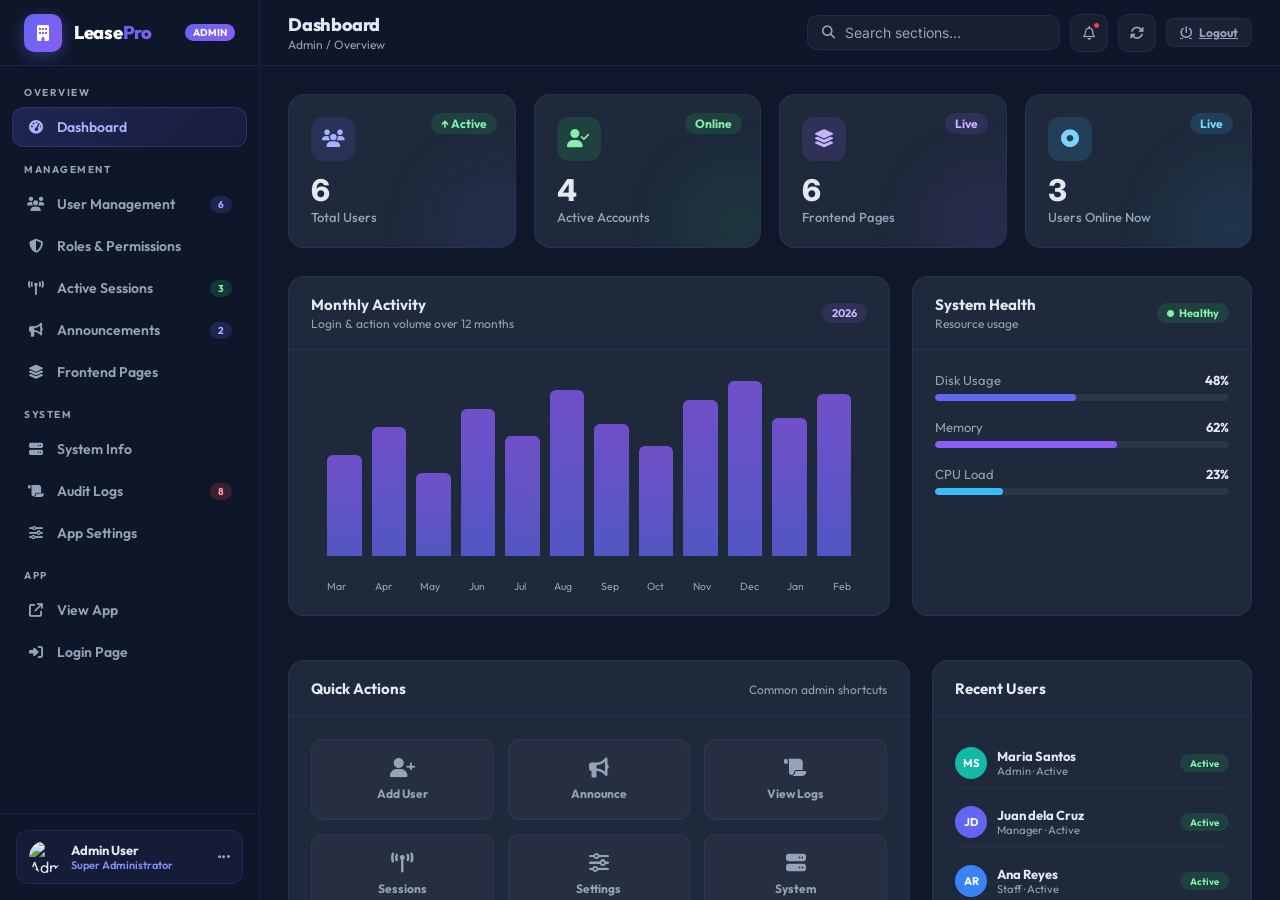
==== admin/index.html @ def27e19 "Update login and admin files" ====
<!DOCTYPE html>
<html lang="en">

<head>
    <meta charset="UTF-8">
    <meta name="viewport" content="width=device-width, initial-scale=1.0">
    <title>LeasePro Admin — Control Panel</title>
    <meta name="description" content="LeasePro Admin Panel — User management, frontend monitoring, system health.">
    <script src="https://cdn.tailwindcss.com"></script>
    <link rel="stylesheet" href="https://cdnjs.cloudflare.com/ajax/libs/font-awesome/6.4.0/css/all.min.css">
    <link rel="stylesheet" href="css/admin.css">
    <style>
        /* Quick action buttons */
        .quick-action-btn {
            display: flex;
            flex-direction: column;
            align-items: center;
            gap: 8px;
            padding: 18px 12px;
            border-radius: 12px;
            background: rgba(255, 255, 255, 0.03);
            border: 1px solid var(--border);
            color: var(--muted);
            cursor: pointer;
            font-size: 0.75rem;
            font-weight: 700;
            font-family: 'Outfit', sans-serif;
            transition: all 0.2s;
        }

        .quick-action-btn i {
            font-size: 1.25rem;
        }

        .quick-action-btn:hover {
            background: rgba(99, 102, 241, 0.12);
            border-color: rgba(99, 102, 241, 0.3);
            color: #a5b4fc;
            transform: translateY(-2px);
        }

        /* Permission cell */
        .perm-cell {
            text-align: center;
        }

        .perm-check {
            color: #86efac;
            font-size: 1rem;
        }

        .perm-cross {
            color: rgba(148, 163, 184, 0.3);
            font-size: 1rem;
        }

        /* Announcement card */
        .ann-card {
            padding: 18px 20px;
            border-radius: 14px;
            border-left: 4px solid;
            display: flex;
            justify-content: space-between;
            align-items: flex-start;
            gap: 16px;
        }

        .ann-card.info {
            background: rgba(56, 189, 248, 0.07);
            border-color: #38bdf8;
        }

        .ann-card.warning {
            background: rgba(245, 158, 11, 0.07);
            border-color: #f59e0b;
        }

        .ann-card.danger {
            background: rgba(239, 68, 68, 0.07);
            border-color: #ef4444;
        }

        .ann-card.success {
            background: rgba(34, 197, 94, 0.07);
            border-color: #22c55e;
        }

        .ann-card-title {
            font-weight: 800;
            font-size: 0.9375rem;
            margin-bottom: 4px;
        }

        .ann-card-body {
            font-size: 0.8125rem;
            color: var(--muted);
            line-height: 1.6;
        }

        .ann-card-meta {
            font-size: 0.7rem;
            color: var(--muted);
            margin-top: 8px;
        }

        /* Session live dot */
        .live-dot {
            display: inline-block;
            width: 8px;
            height: 8px;
            border-radius: 50%;
            background: #22c55e;
            box-shadow: 0 0 0 0 rgba(34, 197, 94, 0.4);
            animation: pulse 2s infinite;
        }

        @keyframes pulse {
            0% {
                box-shadow: 0 0 0 0 rgba(34, 197, 94, 0.4);
            }

            70% {
                box-shadow: 0 0 0 8px rgba(34, 197, 94, 0);
            }

            100% {
                box-shadow: 0 0 0 0 rgba(34, 197, 94, 0);
            }
        }

        /* Toggle switch */
        .toggle-switch {
            position: relative;
            display: inline-block;
            width: 42px;
            height: 22px;
        }

        .toggle-switch input {
            opacity: 0;
            width: 0;
            height: 0;
        }

        .toggle-thumb {
            position: absolute;
            inset: 0;
            border-radius: 100px;
            cursor: pointer;
            background: rgba(255, 255, 255, 0.1);
            border: 1px solid rgba(255, 255, 255, 0.15);
            transition: all 0.3s;
        }

        .toggle-thumb::before {
            content: '';
            position: absolute;
            left: 3px;
            top: 50%;
            transform: translateY(-50%);
            width: 16px;
            height: 16px;
            border-radius: 50%;
            background: #94a3b8;
            transition: all 0.3s;
        }

        .toggle-switch input:checked+.toggle-thumb {
            background: rgba(99, 102, 241, 0.3);
            border-color: rgba(99, 102, 241, 0.5);
        }

        .toggle-switch input:checked+.toggle-thumb::before {
            transform: translate(20px, -50%);
            background: #818cf8;
        }

        /* Confirm modal delete btn */
        #confirm-modal .btn-danger-solid {
            background: linear-gradient(135deg, #ef4444, #dc2626);
            color: #fff;
            border: none;
            box-shadow: 0 4px 16px rgba(239, 68, 68, 0.35);
        }

        #confirm-modal .btn-danger-solid:hover {
            opacity: 0.9;
            transform: translateY(-1px);
        }
    </style>
</head>

<body>

    <!-- ═══════════════════════════════════ SIDEBAR ═══════════════════════════════════ -->
    <aside id="admin-sidebar">
        <div class="brand">
            <div class="brand-icon"><i class="fa-solid fa-building"></i></div>
            <div class="brand-name">Lease<span>Pro</span></div>
            <div
                style="margin-left:auto;font-size:10px;background:linear-gradient(135deg,#6366f1,#8b5cf6);color:#fff;padding:2px 8px;border-radius:100px;font-weight:700">
                ADMIN</div>
        </div>

        <nav class="sidebar-nav">
            <div class="nav-section-label">Overview</div>

            <div class="nav-item active" data-section="sec-dashboard">
                <i class="fa-solid fa-gauge-high"></i>
                Dashboard
            </div>

            <div class="nav-section-label">Management</div>

            <div class="nav-item" data-section="sec-users">
                <i class="fa-solid fa-users"></i>
                User Management
                <span class="badge" id="nav-badge-users">6</span>
            </div>

            <div class="nav-item" data-section="sec-roles">
                <i class="fa-solid fa-shield-halved"></i>
                Roles & Permissions
            </div>

            <div class="nav-item" data-section="sec-sessions">
                <i class="fa-solid fa-tower-broadcast"></i>
                Active Sessions
                <span class="badge success">3</span>
            </div>

            <div class="nav-item" data-section="sec-announcements">
                <i class="fa-solid fa-bullhorn"></i>
                Announcements
                <span class="badge">2</span>
            </div>

            <div class="nav-item" data-section="sec-pages">
                <i class="fa-solid fa-layer-group"></i>
                Frontend Pages
            </div>

            <div class="nav-section-label">System</div>

            <div class="nav-item" data-section="sec-system">
                <i class="fa-solid fa-server"></i>
                System Info
            </div>

            <div class="nav-item" data-section="sec-logs">
                <i class="fa-solid fa-scroll"></i>
                Audit Logs
                <span class="badge danger">8</span>
            </div>

            <div class="nav-item" data-section="sec-settings">
                <i class="fa-solid fa-sliders"></i>
                App Settings
            </div>

            <div class="nav-section-label">App</div>

            <a class="nav-item" href="../index.html" target="_blank">
                <i class="fa-solid fa-arrow-up-right-from-square"></i>
                View App
            </a>
            <a class="nav-item" href="../login.html" target="_blank">
                <i class="fa-solid fa-right-to-bracket"></i>
                Login Page
            </a>
        </nav>

        <div class="sidebar-footer">
            <div class="user-chip">
                <img src="https://ui-avatars.com/api/?name=Admin+User&background=4f46e5&color=fff&rounded=true"
                    alt="Admin">
                <div class="info">
                    <div class="name">Admin User</div>
                    <div class="role">Super Administrator</div>
                </div>
                <i class="fa-solid fa-ellipsis" style="color:var(--muted);font-size:14px"></i>
            </div>
        </div>
    </aside>

    <!-- ════════════════════════════════════ MAIN ════════════════════════════════════ -->
    <div id="admin-main">

        <!-- Header -->
        <header id="admin-header">
            <div class="header-left">
                <button class="icon-btn" id="menu-toggle" style="display:none">
                    <i class="fa-solid fa-bars"></i>
                </button>
                <div>
                    <div id="page-title">Dashboard</div>
                    <div id="page-breadcrumb">Admin / Overview</div>
                </div>
            </div>

            <div class="header-right">
                <div class="header-search">
                    <i class="fa-solid fa-magnifying-glass"></i>
                    <input type="text" id="global-search" placeholder="Search sections…">
                </div>
                <div class="icon-btn" title="Notifications">
                    <i class="fa-regular fa-bell"></i>
                    <span class="dot"></span>
                </div>
                <div class="icon-btn" title="Refresh" onclick="location.reload()">
                    <i class="fa-solid fa-rotate"></i>
                </div>
                <a href="../login.html" class="btn btn-ghost btn-sm" style="gap:7px">
                    <i class="fa-solid fa-power-off"></i> Logout
                </a>
            </div>
        </header>

        <!-- ── Page Content ── -->
        <div id="admin-content">

            <!-- ════════════════════════════ DASHBOARD ════════════════════════════ -->
            <section id="sec-dashboard" class="admin-section">

                <!-- Stat Cards -->
                <div class="stats-grid">
                    <div class="stat-card">
                        <div class="sc-glow" style="background:#6366f1"></div>
                        <div class="sc-icon" style="background:rgba(99,102,241,0.15);color:#a5b4fc"><i
                                class="fa-solid fa-users"></i></div>
                        <div class="sc-val" id="stat-users">—</div>
                        <div class="sc-label">Total Users</div>
                        <div class="sc-trend" style="background:rgba(34,197,94,0.15);color:#86efac">↑ Active</div>
                    </div>
                    <div class="stat-card">
                        <div class="sc-glow" style="background:#22c55e"></div>
                        <div class="sc-icon" style="background:rgba(34,197,94,0.15);color:#86efac"><i
                                class="fa-solid fa-user-check"></i></div>
                        <div class="sc-val" id="stat-active">—</div>
                        <div class="sc-label">Active Accounts</div>
                        <div class="sc-trend" style="background:rgba(34,197,94,0.15);color:#86efac">Online</div>
                    </div>
                    <div class="stat-card">
                        <div class="sc-glow" style="background:#8b5cf6"></div>
                        <div class="sc-icon" style="background:rgba(139,92,246,0.15);color:#c4b5fd"><i
                                class="fa-solid fa-layer-group"></i></div>
                        <div class="sc-val" id="stat-pages">—</div>
                        <div class="sc-label">Frontend Pages</div>
                        <div class="sc-trend" style="background:rgba(139,92,246,0.15);color:#c4b5fd">Live</div>
                    </div>
                    <div class="stat-card">
                        <div class="sc-glow" style="background:#38bdf8"></div>
                        <div class="sc-icon" style="background:rgba(56,189,248,0.15);color:#7dd3fc"><i
                                class="fa-solid fa-circle-dot"></i></div>
                        <div class="sc-val" id="stat-online">—</div>
                        <div class="sc-label">Users Online Now</div>
                        <div class="sc-trend" style="background:rgba(56,189,248,0.15);color:#7dd3fc">Live</div>
                    </div>
                </div>

                <!-- Chart + Activity -->
                <div style="display:grid;grid-template-columns:1fr 340px;gap:22px;margin-bottom:22px">
                    <div class="panel">
                        <div class="panel-header">
                            <div>
                                <div class="panel-title">Monthly Activity</div>
                                <div class="panel-subtitle">Login & action volume over 12 months</div>
                            </div>
                            <span class="chip chip-purple">2026</span>
                        </div>
                        <div class="panel-body">
                            <div class="chart-placeholder" id="monthly-chart"></div>
                            <div style="display:flex;justify-content:space-between;margin-top:8px;padding:0 16px">
                                <span style="font-size:0.65rem;color:var(--muted)">Mar</span>
                                <span style="font-size:0.65rem;color:var(--muted)">Apr</span>
                                <span style="font-size:0.65rem;color:var(--muted)">May</span>
                                <span style="font-size:0.65rem;color:var(--muted)">Jun</span>
                                <span style="font-size:0.65rem;color:var(--muted)">Jul</span>
                                <span style="font-size:0.65rem;color:var(--muted)">Aug</span>
                                <span style="font-size:0.65rem;color:var(--muted)">Sep</span>
                                <span style="font-size:0.65rem;color:var(--muted)">Oct</span>
                                <span style="font-size:0.65rem;color:var(--muted)">Nov</span>
                                <span style="font-size:0.65rem;color:var(--muted)">Dec</span>
                                <span style="font-size:0.65rem;color:var(--muted)">Jan</span>
                                <span style="font-size:0.65rem;color:var(--muted)">Feb</span>
                            </div>
                        </div>
                    </div>

                    <div class="panel">
                        <div class="panel-header">
                            <div>
                                <div class="panel-title">System Health</div>
                                <div class="panel-subtitle">Resource usage</div>
                            </div>
                            <span class="chip chip-green"><i class="fa-solid fa-circle" style="font-size:7px"></i>
                                Healthy</span>
                        </div>
                        <div class="panel-body">
                            <div style="margin-bottom:18px">
                                <div style="display:flex;justify-content:space-between;margin-bottom:6px">
                                    <span style="font-size:0.8125rem;color:var(--muted)">Disk Usage</span>
                                    <span id="dash-disk-val"
                                        style="font-size:0.8125rem;font-weight:700;color:var(--text)"></span>
                                </div>
                                <div class="progress-bar-wrap">
                                    <div class="progress-bar-fill" id="gauge-disk"></div>
                                </div>
                            </div>
                            <div style="margin-bottom:18px">
                                <div style="display:flex;justify-content:space-between;margin-bottom:6px">
                                    <span style="font-size:0.8125rem;color:var(--muted)">Memory</span>
                                    <span id="dash-mem-val"
                                        style="font-size:0.8125rem;font-weight:700;color:var(--text)"></span>
                                </div>
                                <div class="progress-bar-wrap">
                                    <div class="progress-bar-fill" id="gauge-mem"></div>
                                </div>
                            </div>
                            <div>
                                <div style="display:flex;justify-content:space-between;margin-bottom:6px">
                                    <span style="font-size:0.8125rem;color:var(--muted)">CPU Load</span>
                                    <span id="dash-cpu-val"
                                        style="font-size:0.8125rem;font-weight:700;color:var(--text)"></span>
                                </div>
                                <div class="progress-bar-wrap">
                                    <div class="progress-bar-fill" id="gauge-cpu"></div>
                                </div>
                            </div>
                        </div>
                    </div>
                </div>

                <!-- Quick Actions + Recent Users -->
                <div style="display:grid;grid-template-columns:1fr 320px;gap:22px;margin-bottom:22px">
                    <div class="panel">
                        <div class="panel-header">
                            <div class="panel-title">Quick Actions</div>
                            <div class="panel-subtitle">Common admin shortcuts</div>
                        </div>
                        <div class="panel-body" style="display:grid;grid-template-columns:repeat(3,1fr);gap:14px">
                            <button class="quick-action-btn" onclick="navigate('sec-users');openAddUser()">
                                <i class="fa-solid fa-user-plus"></i>
                                <span>Add User</span>
                            </button>
                            <button class="quick-action-btn"
                                onclick="navigate('sec-announcements');openAddAnnouncement()">
                                <i class="fa-solid fa-bullhorn"></i>
                                <span>Announce</span>
                            </button>
                            <button class="quick-action-btn" onclick="navigate('sec-logs')">
                                <i class="fa-solid fa-scroll"></i>
                                <span>View Logs</span>
                            </button>
                            <button class="quick-action-btn" onclick="navigate('sec-sessions')">
                                <i class="fa-solid fa-tower-broadcast"></i>
                                <span>Sessions</span>
                            </button>
                            <button class="quick-action-btn" onclick="navigate('sec-settings')">
                                <i class="fa-solid fa-sliders"></i>
                                <span>Settings</span>
                            </button>
                            <button class="quick-action-btn" onclick="navigate('sec-system')">
                                <i class="fa-solid fa-server"></i>
                                <span>System</span>
                            </button>
                        </div>
                    </div>
                    <div class="panel">
                        <div class="panel-header">
                            <div class="panel-title">Recent Users</div>
                        </div>
                        <div class="panel-body" id="recent-users-list"
                            style="display:flex;flex-direction:column;gap:10px"></div>
                    </div>
                </div>

                <!-- Activity Feed -->
                <div class="panel">
                    <div class="panel-header">
                        <div>
                            <div class="panel-title">Recent Activity</div>
                            <div class="panel-subtitle">Latest system events</div>
                        </div>
                        <button class="btn btn-ghost btn-sm" onclick="navigate('sec-logs')"><i
                                class="fa-solid fa-list"></i> View All Logs</button>
                    </div>
                    <div class="panel-body" id="activity-feed"></div>
                </div>
            </section>

            <!-- ════════════════════════════ USERS ════════════════════════════ -->
            <section id="sec-users" class="admin-section">
                <div class="panel">
                    <div class="panel-header">
                        <div>
                            <div class="panel-title">User Management</div>
                            <div class="panel-subtitle">Create, edit, and manage system users</div>
                        </div>
                        <button class="btn btn-primary" onclick="openAddUser()">
                            <i class="fa-solid fa-plus"></i> Add User
                        </button>
                    </div>
                    <div class="panel-body">
                        <div class="table-toolbar">
                            <div class="search-box">
                                <i class="fa-solid fa-magnifying-glass"></i>
                                <input type="text" id="user-search" placeholder="Search users…">
                            </div>
                            <div style="display:flex;gap:8px">
                                <button class="btn btn-ghost btn-sm"><i class="fa-solid fa-filter"></i> Filter</button>
                                <button class="btn btn-ghost btn-sm"><i class="fa-solid fa-file-export"></i>
                                    Export</button>
                            </div>
                        </div>
                        <div style="overflow-x:auto">
                            <table class="data-table">
                                <thead>
                                    <tr>
                                        <th>User</th>
                                        <th>Email</th>
                                        <th>Role</th>
                                        <th>Status</th>
                                        <th>Last Login</th>
                                        <th>Actions</th>
                                    </tr>
                                </thead>
                                <tbody id="users-tbody"></tbody>
                            </table>
                        </div>
                    </div>
                </div>

                <!-- Role Summary Cards -->
                <div style="display:grid;grid-template-columns:repeat(4,1fr);gap:16px">
                    <div class="stat-card" style="padding:16px">
                        <div
                            style="font-size:0.75rem;color:var(--muted);font-weight:700;text-transform:uppercase;letter-spacing:0.08em">
                            Administrators</div>
                        <div style="font-size:1.5rem;font-weight:800;margin-top:6px;color:#a5b4fc">1</div>
                    </div>
                    <div class="stat-card" style="padding:16px">
                        <div
                            style="font-size:0.75rem;color:var(--muted);font-weight:700;text-transform:uppercase;letter-spacing:0.08em">
                            Managers</div>
                        <div style="font-size:1.5rem;font-weight:800;margin-top:6px;color:#7dd3fc">2</div>
                    </div>
                    <div class="stat-card" style="padding:16px">
                        <div
                            style="font-size:0.75rem;color:var(--muted);font-weight:700;text-transform:uppercase;letter-spacing:0.08em">
                            Staff</div>
                        <div style="font-size:1.5rem;font-weight:800;margin-top:6px;color:#86efac">2</div>
                    </div>
                    <div class="stat-card" style="padding:16px">
                        <div
                            style="font-size:0.75rem;color:var(--muted);font-weight:700;text-transform:uppercase;letter-spacing:0.08em">
                            Viewers</div>
                        <div style="font-size:1.5rem;font-weight:800;margin-top:6px;color:#fcd34d">1</div>
                    </div>
                </div>
            </section>

            <!-- ════════════════════════════ PAGES ════════════════════════════ -->
            <section id="sec-pages" class="admin-section">
                <div class="panel">
                    <div class="panel-header">
                        <div>
                            <div class="panel-title">Frontend Pages</div>
                            <div class="panel-subtitle">Monitor and manage all application pages</div>
                        </div>
                    </div>
                    <div class="panel-body">
                        <div class="table-toolbar">
                            <div class="search-box">
                                <i class="fa-solid fa-magnifying-glass"></i>
                                <input type="text" id="pages-search" placeholder="Search pages…">
                            </div>
                        </div>
                        <div style="overflow-x:auto">
                            <table class="data-table">
                                <thead>
                                    <tr>
                                        <th>Page Name</th>
                                        <th>URL / Slug</th>
                                        <th>Visible</th>
                                        <th>Last Edited</th>
                                        <th>Edited By</th>
                                        <th>Actions</th>
                                    </tr>
                                </thead>
                                <tbody id="pages-tbody"></tbody>
                            </table>
                        </div>
                    </div>
                </div>

                <!-- Page health overview -->
                <div class="panel">
                    <div class="panel-header">
                        <div class="panel-title">Page Health Overview</div>
                    </div>
                    <div class="panel-body" style="display:grid;grid-template-columns:repeat(3,1fr);gap:20px">
                        <div style="text-align:center">
                            <div style="font-size:2rem;font-weight:800;color:#86efac">5</div>
                            <div style="font-size:0.75rem;color:var(--muted);margin-top:4px">Pages Live</div>
                        </div>
                        <div style="text-align:center">
                            <div style="font-size:2rem;font-weight:800;color:#fcd34d">1</div>
                            <div style="font-size:0.75rem;color:var(--muted);margin-top:4px">Hidden Pages</div>
                        </div>
                        <div style="text-align:center">
                            <div style="font-size:2rem;font-weight:800;color:#7dd3fc">6</div>
                            <div style="font-size:0.75rem;color:var(--muted);margin-top:4px">Total Registered</div>
                        </div>
                    </div>
                </div>
            </section>

            <!-- ════════════════════════════ SYSTEM ════════════════════════════ -->
            <section id="sec-system" class="admin-section">
                <div style="display:grid;grid-template-columns:1fr 1fr;gap:22px;margin-bottom:22px">
                    <div class="panel">
                        <div class="panel-header">
                            <div class="panel-title"><i class="fa-solid fa-circle-info"
                                    style="color:#818cf8;margin-right:8px"></i>Server Details</div>
                        </div>
                        <div class="panel-body">
                            <table style="width:100%;font-size:0.875rem;border-collapse:collapse">
                                <tr style="border-bottom:1px solid rgba(51,65,85,0.4)">
                                    <td style="padding:10px 0;color:var(--muted);font-weight:600">Operating System</td>
                                    <td id="sys-os"
                                        style="padding:10px 0;text-align:right;font-family:'Inter',sans-serif;font-weight:700">
                                    </td>
                                </tr>
                                <tr style="border-bottom:1px solid rgba(51,65,85,0.4)">
                                    <td style="padding:10px 0;color:var(--muted);font-weight:600">PHP Version</td>
                                    <td id="sys-php"
                                        style="padding:10px 0;text-align:right;font-family:'Inter',sans-serif;font-weight:700;color:#a5b4fc">
                                    </td>
                                </tr>
                                <tr style="border-bottom:1px solid rgba(51,65,85,0.4)">
                                    <td style="padding:10px 0;color:var(--muted);font-weight:600">MySQL Version</td>
                                    <td id="sys-mysql"
                                        style="padding:10px 0;text-align:right;font-family:'Inter',sans-serif;font-weight:700;color:#a5b4fc">
                                    </td>
                                </tr>
                                <tr style="border-bottom:1px solid rgba(51,65,85,0.4)">
                                    <td style="padding:10px 0;color:var(--muted);font-weight:600">App Version</td>
                                    <td id="sys-ver"
                                        style="padding:10px 0;text-align:right;font-family:'Inter',sans-serif;font-weight:700;color:#86efac">
                                    </td>
                                </tr>
                                <tr>
                                    <td style="padding:10px 0;color:var(--muted);font-weight:600">System Uptime</td>
                                    <td id="sys-uptime"
                                        style="padding:10px 0;text-align:right;font-family:'Inter',sans-serif;font-weight:700;color:#fcd34d">
                                    </td>
                                </tr>
                            </table>
                        </div>
                    </div>

                    <div class="panel">
                        <div class="panel-header">
                            <div class="panel-title"><i class="fa-solid fa-microchip"
                                    style="color:#818cf8;margin-right:8px"></i>Resource Usage</div>
                        </div>
                        <div class="panel-body">
                            <div style="margin-bottom:22px">
                                <div style="display:flex;justify-content:space-between;margin-bottom:8px">
                                    <span style="font-size:0.875rem;font-weight:700">Disk Storage</span>
                                    <span id="sys-disk-pct"
                                        style="font-size:0.875rem;font-weight:700;color:#a5b4fc"></span>
                                </div>
                                <div class="progress-bar-wrap" style="height:10px">
                                    <div class="progress-bar-fill" id="sys-disk-bar"></div>
                                </div>
                                <div style="font-size:0.7rem;color:var(--muted);margin-top:4px">48 GB used of 100 GB
                                </div>
                            </div>
                            <div style="margin-bottom:22px">
                                <div style="display:flex;justify-content:space-between;margin-bottom:8px">
                                    <span style="font-size:0.875rem;font-weight:700">Memory (RAM)</span>
                                    <span id="sys-mem-pct"
                                        style="font-size:0.875rem;font-weight:700;color:#c4b5fd"></span>
                                </div>
                                <div class="progress-bar-wrap" style="height:10px">
                                    <div class="progress-bar-fill" id="sys-mem-bar"></div>
                                </div>
                                <div style="font-size:0.7rem;color:var(--muted);margin-top:4px">4.96 GB used of 8 GB
                                </div>
                            </div>
                            <div>
                                <div style="display:flex;justify-content:space-between;margin-bottom:8px">
                                    <span style="font-size:0.875rem;font-weight:700">CPU Load</span>
                                    <span id="sys-cpu-pct"
                                        style="font-size:0.875rem;font-weight:700;color:#7dd3fc"></span>
                                </div>
                                <div class="progress-bar-wrap" style="height:10px">
                                    <div class="progress-bar-fill" id="sys-cpu-bar"></div>
                                </div>
                                <div style="font-size:0.7rem;color:var(--muted);margin-top:4px">Low load — stable</div>
                            </div>
                        </div>
                    </div>
                </div>

                <div class="panel">
                    <div class="panel-header">
                        <div class="panel-title"><i class="fa-solid fa-shield-halved"
                                style="color:#86efac;margin-right:8px"></i>Security Status</div>
                    </div>
                    <div class="panel-body"
                        style="display:grid;grid-template-columns:repeat(4,1fr);gap:16px;text-align:center">
                        <div>
                            <div style="font-size:1.5rem;color:#86efac"><i class="fa-solid fa-shield-check"></i></div>
                            <div style="font-size:0.75rem;font-weight:700;margin-top:6px">Firewall</div>
                            <div style="font-size:0.7rem;color:#86efac;margin-top:2px">Active</div>
                        </div>
                        <div>
                            <div style="font-size:1.5rem;color:#86efac"><i class="fa-solid fa-lock"></i></div>
                            <div style="font-size:0.75rem;font-weight:700;margin-top:6px">SSL/TLS</div>
                            <div style="font-size:0.7rem;color:#86efac;margin-top:2px">Enabled</div>
                        </div>
                        <div>
                            <div style="font-size:1.5rem;color:#fcd34d"><i class="fa-solid fa-database"></i></div>
                            <div style="font-size:0.75rem;font-weight:700;margin-top:6px">Last Backup</div>
                            <div style="font-size:0.7rem;color:#fcd34d;margin-top:2px">3 Mar 2026</div>
                        </div>
                        <div>
                            <div style="font-size:1.5rem;color:#86efac"><i class="fa-solid fa-circle-check"></i></div>
                            <div style="font-size:0.75rem;font-weight:700;margin-top:6px">2FA Policy</div>
                            <div style="font-size:0.7rem;color:#86efac;margin-top:2px">Enforced</div>
                        </div>
                    </div>
                </div>
            </section>

            <!-- ════════════════════════════ LOGS ════════════════════════════ -->
            <section id="sec-logs" class="admin-section">
                <div class="panel">
                    <div class="panel-header">
                        <div>
                            <div class="panel-title">Audit Logs</div>
                            <div class="panel-subtitle">Full system event history</div>
                        </div>
                        <button class="btn btn-ghost btn-sm"><i class="fa-solid fa-file-arrow-down"></i> Export
                            CSV</button>
                    </div>
                    <div class="panel-body">
                        <div style="overflow-x:auto">
                            <table class="data-table">
                                <thead>
                                    <tr>
                                        <th>Timestamp</th>
                                        <th>User</th>
                                        <th>Action</th>
                                        <th>Detail</th>
                                        <th>Level</th>
                                    </tr>
                                </thead>
                                <tbody id="logs-tbody"></tbody>
                            </table>
                        </div>
                    </div>
                </div>
            </section>

            <!-- ══════════════════════ ROLES & PERMISSIONS ══════════════════════ -->
            <section id="sec-roles" class="admin-section">
                <div class="panel" style="margin-bottom:22px">
                    <div class="panel-header">
                        <div>
                            <div class="panel-title">Roles & Permissions Matrix</div>
                            <div class="panel-subtitle">Control what each role can access or modify</div>
                        </div>
                        <span class="chip chip-purple">4 Roles</span>
                    </div>
                    <div class="panel-body" style="overflow-x:auto">
                        <table class="data-table" id="perms-table">
                            <thead>
                                <tr>
                                    <th style="min-width:180px">Permission / Module</th>
                                    <th style="text-align:center">Admin</th>
                                    <th style="text-align:center">Manager</th>
                                    <th style="text-align:center">Staff</th>
                                    <th style="text-align:center">Viewer</th>
                                </tr>
                            </thead>
                            <tbody id="perms-tbody"></tbody>
                        </table>
                    </div>
                </div>
                <div class="panel">
                    <div class="panel-header">
                        <div class="panel-title">Role Descriptions</div>
                    </div>
                    <div class="panel-body" style="display:grid;grid-template-columns:repeat(4,1fr);gap:16px">
                        <div
                            style="padding:16px;background:rgba(139,92,246,0.08);border:1px solid rgba(139,92,246,0.2);border-radius:12px">
                            <div style="font-weight:800;color:#c4b5fd;margin-bottom:6px"><i class="fa-solid fa-crown"
                                    style="margin-right:6px"></i>Admin</div>
                            <div style="font-size:0.8rem;color:var(--muted);line-height:1.6">Full system access. Can
                                manage all users, settings, and data. Unrestricted.</div>
                        </div>
                        <div
                            style="padding:16px;background:rgba(56,189,248,0.08);border:1px solid rgba(56,189,248,0.2);border-radius:12px">
                            <div style="font-weight:800;color:#7dd3fc;margin-bottom:6px"><i
                                    class="fa-solid fa-briefcase" style="margin-right:6px"></i>Manager</div>
                            <div style="font-size:0.8rem;color:var(--muted);line-height:1.6">Can manage contracts,
                                lessees, and view reports. Cannot change system config.</div>
                        </div>
                        <div
                            style="padding:16px;background:rgba(34,197,94,0.08);border:1px solid rgba(34,197,94,0.2);border-radius:12px">
                            <div style="font-weight:800;color:#86efac;margin-bottom:6px"><i class="fa-solid fa-user"
                                    style="margin-right:6px"></i>Staff</div>
                            <div style="font-size:0.8rem;color:var(--muted);line-height:1.6">Can create and edit lease
                                entries. Cannot delete or access admin tools.</div>
                        </div>
                        <div
                            style="padding:16px;background:rgba(245,158,11,0.08);border:1px solid rgba(245,158,11,0.2);border-radius:12px">
                            <div style="font-weight:800;color:#fcd34d;margin-bottom:6px"><i class="fa-solid fa-eye"
                                    style="margin-right:6px"></i>Viewer</div>
                            <div style="font-size:0.8rem;color:var(--muted);line-height:1.6">Read-only access. Can view
                                contracts and reports but cannot modify anything.</div>
                        </div>
                    </div>
                </div>
            </section>

            <!-- ══════════════════════ ACTIVE SESSIONS ══════════════════════ -->
            <section id="sec-sessions" class="admin-section">
                <div class="panel" style="margin-bottom:22px">
                    <div class="panel-header">
                        <div>
                            <div class="panel-title">Active Sessions</div>
                            <div class="panel-subtitle">Currently logged-in users and their session details</div>
                        </div>
                        <button class="btn btn-danger btn-sm" onclick="killAllSessions()"><i
                                class="fa-solid fa-bolt"></i> Terminate All</button>
                    </div>
                    <div class="panel-body" style="overflow-x:auto">
                        <table class="data-table">
                            <thead>
                                <tr>
                                    <th>User</th>
                                    <th>IP Address</th>
                                    <th>Browser / Device</th>
                                    <th>Login Time</th>
                                    <th>Duration</th>
                                    <th>Status</th>
                                    <th>Action</th>
                                </tr>
                            </thead>
                            <tbody id="sessions-tbody"></tbody>
                        </table>
                    </div>
                </div>
                <div style="display:grid;grid-template-columns:repeat(3,1fr);gap:18px">
                    <div class="stat-card" style="padding:18px">
                        <div class="sc-icon"
                            style="background:rgba(34,197,94,0.15);color:#86efac;width:38px;height:38px;font-size:14px;margin-bottom:10px">
                            <i class="fa-solid fa-circle-dot"></i>
                        </div>
                        <div class="sc-val" style="font-size:1.5rem" id="sess-active-count">3</div>
                        <div class="sc-label">Active Now</div>
                    </div>
                    <div class="stat-card" style="padding:18px">
                        <div class="sc-icon"
                            style="background:rgba(99,102,241,0.15);color:#a5b4fc;width:38px;height:38px;font-size:14px;margin-bottom:10px">
                            <i class="fa-solid fa-clock-rotate-left"></i>
                        </div>
                        <div class="sc-val" style="font-size:1.5rem">12</div>
                        <div class="sc-label">Logins Today</div>
                    </div>
                    <div class="stat-card" style="padding:18px">
                        <div class="sc-icon"
                            style="background:rgba(239,68,68,0.15);color:#fca5a5;width:38px;height:38px;font-size:14px;margin-bottom:10px">
                            <i class="fa-solid fa-triangle-exclamation"></i>
                        </div>
                        <div class="sc-val" style="font-size:1.5rem">1</div>
                        <div class="sc-label">Suspicious Attempts</div>
                    </div>
                </div>
            </section>

            <!-- ══════════════════════ ANNOUNCEMENTS ══════════════════════ -->
            <section id="sec-announcements" class="admin-section">
                <div class="panel">
                    <div class="panel-header">
                        <div>
                            <div class="panel-title">Announcements</div>
                            <div class="panel-subtitle">Broadcast messages to system users</div>
                        </div>
                        <button class="btn btn-primary" onclick="openAddAnnouncement()"><i class="fa-solid fa-plus"></i>
                            New Announcement</button>
                    </div>
                    <div class="panel-body">
                        <div id="announcements-list" style="display:flex;flex-direction:column;gap:14px"></div>
                    </div>
                </div>
            </section>

            <!-- ══════════════════════ SETTINGS ══════════════════════ -->
            <section id="sec-settings" class="admin-section">
                <!-- General Settings -->
                <div class="panel" style="margin-bottom:22px">
                    <div class="panel-header">
                        <div class="panel-title"><i class="fa-solid fa-gear"
                                style="color:#818cf8;margin-right:8px"></i>General Settings</div>
                    </div>
                    <div class="panel-body">
                        <div style="display:grid;grid-template-columns:1fr 1fr;gap:20px">
                            <div class="form-group">
                                <label class="form-label">Application Name</label>
                                <input type="text" class="form-control" value="LeasePro" id="set-appname">
                            </div>
                            <div class="form-group">
                                <label class="form-label">Default Language</label>
                                <select class="form-control" id="set-lang">
                                    <option selected>English (en)</option>
                                    <option>Filipino (fil)</option>
                                </select>
                            </div>
                            <div class="form-group">
                                <label class="form-label">Timezone</label>
                                <select class="form-control" id="set-tz">
                                    <option selected>Asia/Manila (UTC+8)</option>
                                    <option>UTC</option>
                                </select>
                            </div>
                            <div class="form-group">
                                <label class="form-label">Date Format</label>
                                <select class="form-control" id="set-datefmt">
                                    <option selected>MM/DD/YYYY</option>
                                    <option>DD/MM/YYYY</option>
                                    <option>YYYY-MM-DD</option>
                                </select>
                            </div>
                        </div>
                        <div style="display:flex;gap:16px;flex-wrap:wrap;margin-top:8px">
                            <label
                                style="display:flex;align-items:center;gap:10px;cursor:pointer;padding:12px 16px;background:rgba(255,255,255,0.03);border:1px solid var(--border);border-radius:10px;flex:1;min-width:200px">
                                <label class="toggle-switch"><input type="checkbox" id="set-maint"
                                        onchange="saveSetting('maintenance',this.checked)"><span
                                        class="toggle-thumb"></span></label>
                                <div>
                                    <div style="font-weight:700;font-size:0.875rem">Maintenance Mode</div>
                                    <div style="font-size:0.75rem;color:var(--muted)">Lock frontend access for all
                                        non-admin users</div>
                                </div>
                            </label>
                            <label
                                style="display:flex;align-items:center;gap:10px;cursor:pointer;padding:12px 16px;background:rgba(255,255,255,0.03);border:1px solid var(--border);border-radius:10px;flex:1;min-width:200px">
                                <label class="toggle-switch"><input type="checkbox" id="set-reg" checked
                                        onchange="saveSetting('registration',this.checked)"><span
                                        class="toggle-thumb"></span></label>
                                <div>
                                    <div style="font-weight:700;font-size:0.875rem">User Self-Registration</div>
                                    <div style="font-size:0.75rem;color:var(--muted)">Allow new users to register
                                        without admin invite</div>
                                </div>
                            </label>
                            <label
                                style="display:flex;align-items:center;gap:10px;cursor:pointer;padding:12px 16px;background:rgba(255,255,255,0.03);border:1px solid var(--border);border-radius:10px;flex:1;min-width:200px">
                                <label class="toggle-switch"><input type="checkbox" id="set-2fa" checked
                                        onchange="saveSetting('2fa',this.checked)"><span
                                        class="toggle-thumb"></span></label>
                                <div>
                                    <div style="font-weight:700;font-size:0.875rem">Force 2FA</div>
                                    <div style="font-size:0.75rem;color:var(--muted)">Require two-factor auth for all
                                        users</div>
                                </div>
                            </label>
                        </div>
                    </div>
                </div>

                <!-- SMTP Settings -->
                <div class="panel" style="margin-bottom:22px">
                    <div class="panel-header">
                        <div class="panel-title"><i class="fa-solid fa-envelope"
                                style="color:#818cf8;margin-right:8px"></i>SMTP / Email Settings</div>
                        <button class="btn btn-ghost btn-sm" onclick="testSMTP()"><i
                                class="fa-solid fa-paper-plane"></i> Send Test Email</button>
                    </div>
                    <div class="panel-body">
                        <div style="display:grid;grid-template-columns:1fr 1fr;gap:20px">
                            <div class="form-group">
                                <label class="form-label">SMTP Host</label>
                                <input type="text" class="form-control" value="smtp.mailtrap.io" id="set-smtp-host">
                            </div>
                            <div class="form-group">
                                <label class="form-label">SMTP Port</label>
                                <input type="number" class="form-control" value="587" id="set-smtp-port">
                            </div>
                            <div class="form-group">
                                <label class="form-label">SMTP Username</label>
                                <input type="text" class="form-control" placeholder="your@email.com" id="set-smtp-user">
                            </div>
                            <div class="form-group">
                                <label class="form-label">SMTP Password</label>
                                <input type="password" class="form-control" placeholder="••••••••" id="set-smtp-pass">
                            </div>
                            <div class="form-group">
                                <label class="form-label">From Name</label>
                                <input type="text" class="form-control" value="LeasePro System" id="set-smtp-name">
                            </div>
                            <div class="form-group">
                                <label class="form-label">Encryption</label>
                                <select class="form-control" id="set-smtp-enc">
                                    <option selected>TLS</option>
                                    <option>SSL</option>
                                    <option>None</option>
                                </select>
                            </div>
                        </div>
                    </div>
                </div>

                <!-- Backup Settings -->
                <div class="panel">
                    <div class="panel-header">
                        <div class="panel-title"><i class="fa-solid fa-database"
                                style="color:#818cf8;margin-right:8px"></i>Backup & Recovery</div>
                        <button class="btn btn-primary btn-sm" onclick="runBackup()"><i
                                class="fa-solid fa-cloud-arrow-up"></i> Run Backup Now</button>
                    </div>
                    <div class="panel-body">
                        <div style="display:grid;grid-template-columns:1fr 1fr;gap:20px;margin-bottom:20px">
                            <div class="form-group">
                                <label class="form-label">Auto-Backup Frequency</label>
                                <select class="form-control" id="set-backup-freq">
                                    <option selected>Daily</option>
                                    <option>Weekly</option>
                                    <option>Monthly</option>
                                    <option>Disabled</option>
                                </select>
                            </div>
                            <div class="form-group">
                                <label class="form-label">Retain Backups For</label>
                                <select class="form-control" id="set-backup-ret">
                                    <option>7 days</option>
                                    <option selected>30 days</option>
                                    <option>90 days</option>
                                </select>
                            </div>
                        </div>
                        <table class="data-table">
                            <thead>
                                <tr>
                                    <th>Backup File</th>
                                    <th>Size</th>
                                    <th>Created</th>
                                    <th>Type</th>
                                    <th>Actions</th>
                                </tr>
                            </thead>
                            <tbody>
                                <tr>
                                    <td style="font-family:'Inter',sans-serif;font-size:0.8rem">
                                        leasepro_backup_20260303.sql</td>
                                    <td style="font-size:0.8rem;color:var(--muted)">4.2 MB</td>
                                    <td style="font-size:0.8rem;color:var(--muted)">2026-03-03 03:00</td>
                                    <td><span class="chip chip-green">Auto</span></td>
                                    <td><button class="btn btn-ghost btn-xs"><i class="fa-solid fa-download"></i>
                                            Download</button></td>
                                </tr>
                                <tr>
                                    <td style="font-family:'Inter',sans-serif;font-size:0.8rem">
                                        leasepro_backup_20260302.sql</td>
                                    <td style="font-size:0.8rem;color:var(--muted)">4.1 MB</td>
                                    <td style="font-size:0.8rem;color:var(--muted)">2026-03-02 03:00</td>
                                    <td><span class="chip chip-green">Auto</span></td>
                                    <td><button class="btn btn-ghost btn-xs"><i class="fa-solid fa-download"></i>
                                            Download</button></td>
                                </tr>
                                <tr>
                                    <td style="font-family:'Inter',sans-serif;font-size:0.8rem">
                                        leasepro_manual_20260301.sql</td>
                                    <td style="font-size:0.8rem;color:var(--muted)">4.0 MB</td>
                                    <td style="font-size:0.8rem;color:var(--muted)">2026-03-01 11:22</td>
                                    <td><span class="chip chip-blue">Manual</span></td>
                                    <td><button class="btn btn-ghost btn-xs"><i class="fa-solid fa-download"></i>
                                            Download</button></td>
                                </tr>
                            </tbody>
                        </table>
                        <div style="margin-top:16px">
                            <button class="btn btn-ghost btn-sm" onclick="saveSettings()"><i
                                    class="fa-solid fa-floppy-disk"></i> Save All Settings</button>
                        </div>
                    </div>
                </div>
            </section>

        </div><!-- /admin-content -->
    </div><!-- /admin-main -->

    <!-- ════════════════ MODALS ════════════════ -->

    <!-- User Modal -->
    <div class="modal-backdrop" id="user-modal">
        <div class="modal">
            <div class="modal-header">
                <div class="modal-title" id="modal-user-title">Add New User</div>
                <button class="modal-close" onclick="closeUserModal()"><i class="fa-solid fa-xmark"></i></button>
            </div>
            <div class="modal-body">
                <form id="user-form" onsubmit="return false">
                    <div class="grid-2">
                        <div class="form-group">
                            <label class="form-label">Full Name <span style="color:#ef4444">*</span></label>
                            <input type="text" id="uf-name" class="form-control" placeholder="e.g. Maria Santos">
                        </div>
                        <div class="form-group">
                            <label class="form-label">Username <span style="color:#ef4444">*</span></label>
                            <input type="text" id="uf-username" class="form-control" placeholder="e.g. msantos">
                        </div>
                    </div>
                    <div class="form-group">
                        <label class="form-label">Email Address <span style="color:#ef4444">*</span></label>
                        <input type="email" id="uf-email" class="form-control" placeholder="user@leasepro.ph">
                    </div>
                    <div class="grid-2">
                        <div class="form-group">
                            <label class="form-label">Role</label>
                            <select id="uf-role" class="form-control">
                                <option>Admin</option>
                                <option>Manager</option>
                                <option selected>Staff</option>
                                <option>Viewer</option>
                            </select>
                        </div>
                        <div class="form-group">
                            <label class="form-label">Status</label>
                            <select id="uf-status" class="form-control">
                                <option>Active</option>
                                <option>Inactive</option>
                                <option>Suspended</option>
                            </select>
                        </div>
                    </div>
                    <div class="form-group">
                        <label class="form-label">Password <span style="font-size:0.7rem;color:var(--muted)">(leave
                                blank to keep)</span></label>
                        <input type="password" id="uf-password" class="form-control" placeholder="Min. 8 characters">
                    </div>
                </form>
            </div>
            <div class="modal-footer">
                <button class="btn btn-ghost" onclick="closeUserModal()">Cancel</button>
                <button class="btn btn-primary" onclick="saveUser()"><i class="fa-solid fa-floppy-disk"></i> Save
                    User</button>
            </div>
        </div>
    </div>

    <!-- Generic Confirm Modal -->
    <div class="modal-backdrop" id="confirm-modal">
        <div class="modal" style="max-width:400px">
            <div class="modal-header">
                <div class="modal-title" id="confirm-title" style="color:#fca5a5">
                    <i id="confirm-icon" class="fa-solid fa-triangle-exclamation" style="margin-right:8px"></i>
                    <span id="confirm-title-text">Confirm Action</span>
                </div>
                <button class="modal-close" onclick="closeConfirm()"><i class="fa-solid fa-xmark"></i></button>
            </div>
            <div class="modal-body">
                <p id="confirm-msg" style="font-size:0.9rem;color:var(--text);line-height:1.6"></p>
            </div>
            <div class="modal-footer">
                <button class="btn btn-ghost" onclick="closeConfirm()">Cancel</button>
                <button class="btn btn-danger btn-danger-solid" id="confirm-ok-btn">Confirm</button>
            </div>
        </div>
    </div>

    <!-- Announcement Modal -->
    <div class="modal-backdrop" id="announcement-modal">
        <div class="modal" style="max-width:560px">
            <div class="modal-header">
                <div class="modal-title" id="modal-ann-title">New Announcement</div>
                <button class="modal-close" onclick="closeAnnModal()"><i class="fa-solid fa-xmark"></i></button>
            </div>
            <div class="modal-body">
                <div class="form-group">
                    <label class="form-label">Title <span style="color:#ef4444">*</span></label>
                    <input type="text" id="ann-title" class="form-control"
                        placeholder="e.g. Scheduled Maintenance Notice">
                </div>
                <div class="form-group">
                    <label class="form-label">Message <span style="color:#ef4444">*</span></label>
                    <textarea id="ann-body" class="form-control" rows="4" placeholder="Write your announcement here…"
                        style="resize:vertical"></textarea>
                </div>
                <div style="display:grid;grid-template-columns:1fr 1fr;gap:16px">
                    <div class="form-group">
                        <label class="form-label">Type</label>
                        <select id="ann-type" class="form-control">
                            <option value="info">ℹ️ Info</option>
                            <option value="warning">⚠️ Warning</option>
                            <option value="danger">🚨 Critical</option>
                            <option value="success">✅ Success</option>
                        </select>
                    </div>
                    <div class="form-group">
                        <label class="form-label">Target Roles</label>
                        <select id="ann-roles" class="form-control">
                            <option value="all">All Users</option>
                            <option value="Admin">Admin Only</option>
                            <option value="Manager">Managers</option>
                            <option value="Staff">Staff</option>
                        </select>
                    </div>
                </div>
                <div class="form-group">
                    <label class="form-label">Expires On <span
                            style="font-size:0.7rem;color:var(--muted)">(optional)</span></label>
                    <input type="date" id="ann-expires" class="form-control">
                </div>
            </div>
            <div class="modal-footer">
                <button class="btn btn-ghost" onclick="closeAnnModal()">Cancel</button>
                <button class="btn btn-primary" onclick="saveAnnouncement()"><i class="fa-solid fa-paper-plane"></i>
                    Publish</button>
            </div>
        </div>
    </div>

    <!-- Page Edit Modal -->
    <div class="modal-backdrop" id="page-modal">
        <div class="modal" style="max-width:500px">
            <div class="modal-header">
                <div class="modal-title"><i class="fa-solid fa-layer-group"
                        style="margin-right:8px;color:#818cf8"></i>Edit Page</div>
                <button class="modal-close" onclick="closePageModal()"><i class="fa-solid fa-xmark"></i></button>
            </div>
            <div class="modal-body">
                <div class="form-group">
                    <label class="form-label">Page Name <span style="color:#ef4444">*</span></label>
                    <input type="text" id="page-name" class="form-control">
                </div>
                <div class="form-group">
                    <label class="form-label">URL / Slug <span style="color:#ef4444">*</span></label>
                    <input type="text" id="page-slug" class="form-control" placeholder="e.g. index.html">
                </div>
                <div class="form-group" style="margin-top:20px">
                    <label
                        style="display:flex;align-items:center;gap:12px;cursor:pointer;padding:12px 16px;background:rgba(255,255,255,0.03);border:1px solid var(--border);border-radius:10px">
                        <label class="toggle-switch"><input type="checkbox" id="page-visible"><span
                                class="toggle-thumb"></span></label>
                        <div>
                            <div style="font-weight:700;font-size:0.875rem">Page Visibility</div>
                            <div style="font-size:0.75rem;color:var(--muted)">Show or hide this page from the public
                            </div>
                        </div>
                    </label>
                </div>
            </div>
            <div class="modal-footer">
                <button class="btn btn-ghost" onclick="closePageModal()">Cancel</button>
                <button class="btn btn-primary" onclick="savePage()"><i class="fa-solid fa-floppy-disk"></i> Save
                    Changes</button>
            </div>
        </div>
    </div>

    <!-- Toast Container -->
    <div id="toast-container"></div>

    <script src="js/admin.js"></script>
</body>

</html>
---- admin/css/admin.css ----
@import url('https://fonts.googleapis.com/css2?family=Outfit:wght@300;400;500;600;700;800&family=Inter:wght@400;500;600&display=swap');

:root {
    --bg: #0f172a;
    --surface: #1e293b;
    --surface2: #334155;
    --border: rgba(99, 102, 241, 0.15);
    --text: #e2e8f0;
    --muted: #94a3b8;
    --primary: #6366f1;
    --primary-glow: rgba(99, 102, 241, 0.25);
    --success: #22c55e;
    --warning: #f59e0b;
    --danger: #ef4444;
    --info: #38bdf8;
    --sidebar-w: 260px;
    --header-h: 66px;
}

* {
    box-sizing: border-box;
    margin: 0;
    padding: 0;
}

body {
    font-family: 'Outfit', sans-serif;
    background: var(--bg);
    color: var(--text);
    min-height: 100vh;
    display: flex;
    overflow: hidden;
}

/* ── Scrollbar ── */
::-webkit-scrollbar {
    width: 6px;
    height: 6px;
}

::-webkit-scrollbar-track {
    background: transparent;
}

::-webkit-scrollbar-thumb {
    background: #334155;
    border-radius: 10px;
}

::-webkit-scrollbar-thumb:hover {
    background: #475569;
}

/* ── Sidebar ── */
#admin-sidebar {
    width: var(--sidebar-w);
    background: rgba(15, 23, 42, 0.95);
    backdrop-filter: blur(20px);
    border-right: 1px solid var(--border);
    display: flex;
    flex-direction: column;
    position: fixed;
    top: 0;
    left: 0;
    bottom: 0;
    z-index: 100;
    transition: transform 0.35s cubic-bezier(0.16, 1, 0.3, 1);
}

#admin-sidebar .brand {
    height: var(--header-h);
    display: flex;
    align-items: center;
    gap: 12px;
    padding: 0 24px;
    border-bottom: 1px solid var(--border);
    flex-shrink: 0;
}

#admin-sidebar .brand-icon {
    width: 38px;
    height: 38px;
    border-radius: 10px;
    background: linear-gradient(135deg, #6366f1, #8b5cf6);
    display: flex;
    align-items: center;
    justify-content: center;
    color: #fff;
    font-size: 16px;
    box-shadow: 0 4px 16px rgba(99, 102, 241, 0.4);
    flex-shrink: 0;
}

#admin-sidebar .brand-name {
    font-size: 1.15rem;
    font-weight: 800;
    letter-spacing: -0.3px;
    color: #fff;
}

#admin-sidebar .brand-name span {
    background: linear-gradient(135deg, #6366f1, #8b5cf6);
    -webkit-background-clip: text;
    -webkit-text-fill-color: transparent;
}

.sidebar-nav {
    flex: 1;
    overflow-y: auto;
    padding: 20px 12px;
}

.nav-section-label {
    font-size: 10px;
    font-weight: 700;
    letter-spacing: 0.15em;
    text-transform: uppercase;
    color: var(--muted);
    padding: 0 12px;
    margin: 16px 0 8px;
}

.nav-section-label:first-child {
    margin-top: 0;
}

.nav-item {
    display: flex;
    align-items: center;
    gap: 12px;
    padding: 10px 14px;
    border-radius: 12px;
    font-size: 0.875rem;
    font-weight: 600;
    color: var(--muted);
    cursor: pointer;
    transition: all 0.2s;
    border: 1px solid transparent;
    text-decoration: none;
    margin-bottom: 2px;
    position: relative;
}

.nav-item i {
    width: 18px;
    text-align: center;
    font-size: 14px;
}

.nav-item:hover {
    background: rgba(99, 102, 241, 0.08);
    color: var(--text);
    border-color: rgba(99, 102, 241, 0.1);
}

.nav-item.active {
    background: linear-gradient(135deg, rgba(99, 102, 241, 0.2), rgba(139, 92, 246, 0.1));
    color: #a5b4fc;
    border-color: rgba(99, 102, 241, 0.25);
}

.nav-item .badge {
    margin-left: auto;
    font-size: 10px;
    font-weight: 700;
    padding: 2px 8px;
    border-radius: 100px;
    background: rgba(99, 102, 241, 0.2);
    color: #a5b4fc;
}

.nav-item .badge.danger {
    background: rgba(239, 68, 68, 0.2);
    color: #fca5a5;
}

.nav-item .badge.success {
    background: rgba(34, 197, 94, 0.2);
    color: #86efac;
}

.sidebar-footer {
    padding: 16px;
    border-top: 1px solid var(--border);
    flex-shrink: 0;
}

.user-chip {
    display: flex;
    align-items: center;
    gap: 10px;
    padding: 10px 12px;
    border-radius: 12px;
    background: rgba(99, 102, 241, 0.08);
    border: 1px solid rgba(99, 102, 241, 0.15);
    cursor: pointer;
    transition: all 0.2s;
}

.user-chip:hover {
    background: rgba(99, 102, 241, 0.15);
}

.user-chip img {
    width: 32px;
    height: 32px;
    border-radius: 50%;
}

.user-chip .info {
    flex: 1;
    overflow: hidden;
}

.user-chip .info .name {
    font-size: 0.8125rem;
    font-weight: 700;
    color: var(--text);
    white-space: nowrap;
    overflow: hidden;
    text-overflow: ellipsis;
}

.user-chip .info .role {
    font-size: 0.6875rem;
    color: #818cf8;
    font-weight: 600;
}

/* ── Main layout ── */
#admin-main {
    margin-left: var(--sidebar-w);
    flex: 1;
    display: flex;
    flex-direction: column;
    height: 100vh;
    overflow: hidden;
}

/* ── Header ── */
#admin-header {
    height: var(--header-h);
    background: rgba(15, 23, 42, 0.85);
    backdrop-filter: blur(20px);
    border-bottom: 1px solid var(--border);
    display: flex;
    align-items: center;
    justify-content: space-between;
    padding: 0 28px;
    flex-shrink: 0;
    z-index: 50;
}

.header-left {
    display: flex;
    align-items: center;
    gap: 14px;
}

#page-title {
    font-size: 1.125rem;
    font-weight: 800;
    color: var(--text);
    letter-spacing: -0.2px;
}

#page-breadcrumb {
    font-size: 0.75rem;
    color: var(--muted);
    margin-top: 1px;
}

.header-search {
    display: flex;
    align-items: center;
    gap: 10px;
    background: rgba(255, 255, 255, 0.04);
    border: 1px solid var(--border);
    border-radius: 10px;
    padding: 8px 14px;
}

.header-search input {
    background: none;
    border: none;
    outline: none;
    color: var(--text);
    font-size: 0.875rem;
    width: 200px;
    font-family: 'Inter', sans-serif;
}

.header-search input::placeholder {
    color: var(--muted);
}

.header-search i {
    color: var(--muted);
    font-size: 13px;
}

.header-right {
    display: flex;
    align-items: center;
    gap: 10px;
}

.icon-btn {
    width: 38px;
    height: 38px;
    border-radius: 10px;
    display: flex;
    align-items: center;
    justify-content: center;
    background: rgba(255, 255, 255, 0.04);
    border: 1px solid var(--border);
    color: var(--muted);
    cursor: pointer;
    transition: all 0.2s;
    position: relative;
    font-size: 14px;
}

.icon-btn:hover {
    background: rgba(99, 102, 241, 0.12);
    color: #a5b4fc;
    border-color: rgba(99, 102, 241, 0.25);
}

.icon-btn .dot {
    position: absolute;
    top: 7px;
    right: 7px;
    width: 7px;
    height: 7px;
    border-radius: 50%;
    background: #ef4444;
    border: 1.5px solid var(--bg);
}

/* ── Page content ── */
#admin-content {
    flex: 1;
    overflow-y: auto;
    padding: 28px;
}

/* ── Section panels ── */
.admin-section {
    display: none;
}

.admin-section.active {
    display: block;
    animation: fadeUp 0.4s cubic-bezier(0.16, 1, 0.3, 1) forwards;
}

@keyframes fadeUp {
    from {
        opacity: 0;
        transform: translateY(16px);
    }

    to {
        opacity: 1;
        transform: translateY(0);
    }
}

/* ── Stat Cards ── */
.stats-grid {
    display: grid;
    grid-template-columns: repeat(auto-fit, minmax(200px, 1fr));
    gap: 18px;
    margin-bottom: 28px;
}

.stat-card {
    background: var(--surface);
    border: 1px solid var(--border);
    border-radius: 16px;
    padding: 22px;
    position: relative;
    overflow: hidden;
    transition: transform 0.2s, box-shadow 0.2s;
}

.stat-card:hover {
    transform: translateY(-3px);
    box-shadow: 0 12px 40px rgba(0, 0, 0, 0.3);
}

.stat-card .sc-icon {
    width: 44px;
    height: 44px;
    border-radius: 12px;
    display: flex;
    align-items: center;
    justify-content: center;
    font-size: 18px;
    margin-bottom: 14px;
}

.stat-card .sc-val {
    font-size: 1.875rem;
    font-weight: 800;
    color: var(--text);
    line-height: 1;
    font-family: 'Inter', sans-serif;
}

.stat-card .sc-label {
    font-size: 0.8125rem;
    color: var(--muted);
    margin-top: 4px;
    font-weight: 500;
}

.stat-card .sc-trend {
    position: absolute;
    top: 18px;
    right: 18px;
    font-size: 0.75rem;
    font-weight: 700;
    padding: 3px 10px;
    border-radius: 100px;
}

.stat-card .sc-glow {
    position: absolute;
    bottom: -30px;
    right: -30px;
    width: 100px;
    height: 100px;
    border-radius: 50%;
    filter: blur(40px);
    opacity: 0.15;
}

/* ── Panel box ── */
.panel {
    background: var(--surface);
    border: 1px solid var(--border);
    border-radius: 16px;
    overflow: hidden;
    margin-bottom: 22px;
}

.panel-header {
    display: flex;
    align-items: center;
    justify-content: space-between;
    padding: 18px 22px;
    border-bottom: 1px solid var(--border);
}

.panel-title {
    font-size: 0.9375rem;
    font-weight: 700;
    color: var(--text);
}

.panel-subtitle {
    font-size: 0.75rem;
    color: var(--muted);
    margin-top: 2px;
}

.panel-body {
    padding: 22px;
}

/* ── Buttons ── */
.btn {
    display: inline-flex;
    align-items: center;
    gap: 7px;
    padding: 9px 18px;
    border-radius: 10px;
    font-size: 0.8125rem;
    font-weight: 700;
    cursor: pointer;
    border: none;
    outline: none;
    transition: all 0.2s;
    font-family: 'Outfit', sans-serif;
    white-space: nowrap;
}

.btn-primary {
    background: linear-gradient(135deg, #6366f1, #8b5cf6);
    color: #fff;
    box-shadow: 0 4px 16px rgba(99, 102, 241, 0.35);
}

.btn-primary:hover {
    opacity: 0.9;
    transform: translateY(-1px);
}

.btn-ghost {
    background: rgba(255, 255, 255, 0.05);
    border: 1px solid var(--border);
    color: var(--muted);
}

.btn-ghost:hover {
    background: rgba(255, 255, 255, 0.09);
    color: var(--text);
}

.btn-danger {
    background: rgba(239, 68, 68, 0.15);
    border: 1px solid rgba(239, 68, 68, 0.3);
    color: #fca5a5;
}

.btn-danger:hover {
    background: rgba(239, 68, 68, 0.25);
}

.btn-success {
    background: rgba(34, 197, 94, 0.15);
    border: 1px solid rgba(34, 197, 94, 0.3);
    color: #86efac;
}

.btn-success:hover {
    background: rgba(34, 197, 94, 0.25);
}

.btn-sm {
    padding: 6px 13px;
    font-size: 0.75rem;
    border-radius: 8px;
}

.btn-xs {
    padding: 4px 10px;
    font-size: 0.6875rem;
    border-radius: 6px;
}

/* ── Table ── */
.data-table {
    width: 100%;
    border-collapse: collapse;
    font-size: 0.875rem;
}

.data-table thead th {
    text-align: left;
    padding: 12px 16px;
    font-size: 0.6875rem;
    font-weight: 700;
    text-transform: uppercase;
    letter-spacing: 0.08em;
    color: var(--muted);
    border-bottom: 1px solid var(--border);
    white-space: nowrap;
}

.data-table tbody td {
    padding: 13px 16px;
    border-bottom: 1px solid rgba(51, 65, 85, 0.4);
    color: var(--text);
    vertical-align: middle;
}

.data-table tbody tr:last-child td {
    border-bottom: none;
}

.data-table tbody tr {
    transition: background 0.15s;
}

.data-table tbody tr:hover {
    background: rgba(99, 102, 241, 0.05);
}

/* ── Badge chips ── */
.chip {
    display: inline-flex;
    align-items: center;
    gap: 5px;
    padding: 3px 10px;
    border-radius: 100px;
    font-size: 0.6875rem;
    font-weight: 700;
}

.chip-green {
    background: rgba(34, 197, 94, 0.15);
    color: #86efac;
}

.chip-red {
    background: rgba(239, 68, 68, 0.15);
    color: #fca5a5;
}

.chip-amber {
    background: rgba(245, 158, 11, 0.15);
    color: #fcd34d;
}

.chip-blue {
    background: rgba(56, 189, 248, 0.15);
    color: #7dd3fc;
}

.chip-purple {
    background: rgba(139, 92, 246, 0.15);
    color: #c4b5fd;
}

/* ── Avatar ── */
.avatar {
    width: 34px;
    height: 34px;
    border-radius: 50%;
    object-fit: cover;
    flex-shrink: 0;
}

.avatar-initials {
    width: 34px;
    height: 34px;
    border-radius: 50%;
    display: flex;
    align-items: center;
    justify-content: center;
    font-size: 0.75rem;
    font-weight: 700;
    color: #fff;
    flex-shrink: 0;
}

/* ── Modal ── */
.modal-backdrop {
    position: fixed;
    inset: 0;
    z-index: 200;
    background: rgba(0, 0, 0, 0.7);
    backdrop-filter: blur(6px);
    display: none;
    align-items: center;
    justify-content: center;
}

.modal-backdrop.open {
    display: flex;
}

.modal {
    background: var(--surface);
    border: 1px solid var(--border);
    border-radius: 20px;
    width: 90%;
    max-width: 520px;
    max-height: 90vh;
    overflow-y: auto;
    box-shadow: 0 32px 80px rgba(0, 0, 0, 0.6);
    animation: modalIn 0.35s cubic-bezier(0.16, 1, 0.3, 1);
}

@keyframes modalIn {
    from {
        opacity: 0;
        transform: scale(0.93) translateY(20px);
    }

    to {
        opacity: 1;
        transform: scale(1) translateY(0);
    }
}

.modal-header {
    display: flex;
    align-items: center;
    justify-content: space-between;
    padding: 22px 24px;
    border-bottom: 1px solid var(--border);
}

.modal-title {
    font-size: 1rem;
    font-weight: 800;
    color: var(--text);
}

.modal-close {
    width: 32px;
    height: 32px;
    border-radius: 8px;
    display: flex;
    align-items: center;
    justify-content: center;
    background: rgba(255, 255, 255, 0.05);
    border: 1px solid var(--border);
    color: var(--muted);
    cursor: pointer;
    font-size: 14px;
    transition: all 0.2s;
}

.modal-close:hover {
    background: rgba(239, 68, 68, 0.15);
    color: #fca5a5;
}

.modal-body {
    padding: 24px;
}

.modal-footer {
    padding: 18px 24px;
    border-top: 1px solid var(--border);
    display: flex;
    justify-content: flex-end;
    gap: 10px;
}

/* ── Form controls inside modal ── */
.form-group {
    margin-bottom: 18px;
}

.form-label {
    display: block;
    font-size: 0.8125rem;
    font-weight: 700;
    color: #cbd5e1;
    margin-bottom: 7px;
}

.form-control {
    width: 100%;
    padding: 10px 14px;
    background: rgba(255, 255, 255, 0.04);
    border: 1px solid rgba(99, 102, 241, 0.2);
    border-radius: 10px;
    color: var(--text);
    font-size: 0.875rem;
    outline: none;
    font-family: 'Inter', sans-serif;
    transition: all 0.25s;
}

.form-control:focus {
    border-color: var(--primary);
    box-shadow: 0 0 0 3px rgba(99, 102, 241, 0.15);
    background: rgba(15, 23, 42, 0.8);
}

.form-control::placeholder {
    color: rgba(148, 163, 184, 0.5);
}

select.form-control {
    cursor: pointer;
}

select.form-control option {
    background: var(--surface);
}

/* ── Grid helpers ── */
.grid-2 {
    display: grid;
    grid-template-columns: 1fr 1fr;
    gap: 16px;
}

/* ── Activity log ── */
.activity-item {
    display: flex;
    gap: 14px;
    padding: 14px 0;
    border-bottom: 1px solid rgba(51, 65, 85, 0.4);
    align-items: flex-start;
}

.activity-item:last-child {
    border-bottom: none;
    padding-bottom: 0;
}

.activity-dot {
    width: 34px;
    height: 34px;
    border-radius: 50%;
    display: flex;
    align-items: center;
    justify-content: center;
    font-size: 13px;
    flex-shrink: 0;
    margin-top: 2px;
}

.activity-text {
    font-size: 0.8125rem;
    color: var(--text);
    line-height: 1.5;
}

.activity-time {
    font-size: 0.6875rem;
    color: var(--muted);
    margin-top: 3px;
}

/* ── Progress bars ── */
.progress-bar-wrap {
    background: rgba(255, 255, 255, 0.06);
    border-radius: 100px;
    height: 7px;
    overflow: hidden;
}

.progress-bar-fill {
    height: 100%;
    border-radius: 100px;
    transition: width 1s cubic-bezier(0.4, 0, 0.2, 1);
}

/* ── Toast ── */
#toast-container {
    position: fixed;
    bottom: 24px;
    right: 24px;
    z-index: 9999;
    display: flex;
    flex-direction: column;
    gap: 10px;
}

.toast {
    background: var(--surface);
    border: 1px solid var(--border);
    border-radius: 12px;
    padding: 14px 18px;
    display: flex;
    align-items: center;
    gap: 12px;
    min-width: 280px;
    max-width: 360px;
    box-shadow: 0 8px 32px rgba(0, 0, 0, 0.4);
    animation: toastIn 0.35s cubic-bezier(0.16, 1, 0.3, 1);
    font-size: 0.875rem;
    color: var(--text);
}

@keyframes toastIn {
    from {
        opacity: 0;
        transform: translateX(30px);
    }

    to {
        opacity: 1;
        transform: translateX(0);
    }
}

.toast-icon {
    font-size: 18px;
    flex-shrink: 0;
}

/* ── Search bar ── */
.table-toolbar {
    display: flex;
    align-items: center;
    justify-content: space-between;
    margin-bottom: 18px;
    gap: 12px;
    flex-wrap: wrap;
}

.search-box {
    display: flex;
    align-items: center;
    gap: 9px;
    background: rgba(255, 255, 255, 0.04);
    border: 1px solid var(--border);
    border-radius: 10px;
    padding: 9px 14px;
    flex: 1;
    max-width: 320px;
}

.search-box input {
    background: none;
    border: none;
    outline: none;
    color: var(--text);
    font-size: 0.875rem;
    width: 100%;
    font-family: 'Inter', sans-serif;
}

.search-box input::placeholder {
    color: var(--muted);
}

.search-box i {
    color: var(--muted);
    font-size: 13px;
}

/* ── Overview chart placeholder ── */
.chart-placeholder {
    height: 200px;
    background: repeating-linear-gradient(135deg,
            rgba(99, 102, 241, 0.03) 0px, rgba(99, 102, 241, 0.03) 1px,
            transparent 1px, transparent 40px);
    border-radius: 12px;
    display: flex;
    align-items: flex-end;
    gap: 10px;
    padding: 0 16px 16px;
    overflow: hidden;
}

.chart-bar {
    flex: 1;
    border-radius: 6px 6px 0 0;
    background: linear-gradient(to top, #6366f1, #8b5cf6);
    opacity: 0.75;
    transition: opacity 0.2s;
    animation: barGrow 0.8s cubic-bezier(0.16, 1, 0.3, 1) forwards;
    transform-origin: bottom;
}

.chart-bar:hover {
    opacity: 1;
}

@keyframes barGrow {
    from {
        transform: scaleY(0);
    }

    to {
        transform: scaleY(1);
    }
}

/* ── Responsive ── */
@media (max-width: 900px) {
    #admin-sidebar {
        transform: translateX(-100%);
    }

    #admin-sidebar.open {
        transform: translateX(0);
    }

    #admin-main {
        margin-left: 0;
    }

    .grid-2 {
        grid-template-columns: 1fr;
    }

    .stats-grid {
        grid-template-columns: repeat(2, 1fr);
    }
}

@media (max-width: 600px) {
    .stats-grid {
        grid-template-columns: 1fr;
    }

    #admin-content {
        padding: 16px;
    }
}
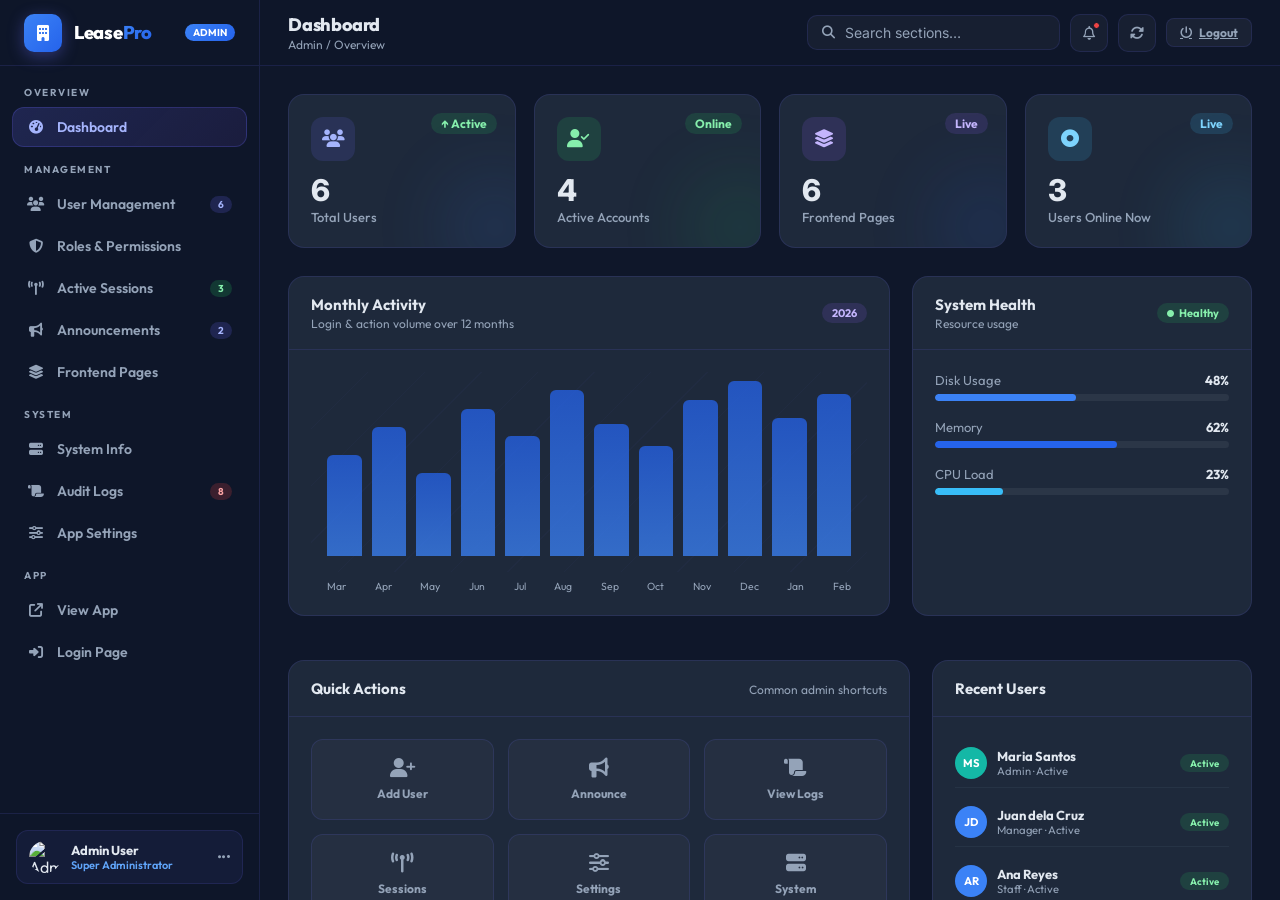
==== commit a677ce4a: "changed theme to blue" ====
--- a/admin/index.html
+++ b/admin/index.html
@@ -172,7 +172,7 @@
 
         .toggle-switch input:checked+.toggle-thumb::before {
             transform: translate(20px, -50%);
-            background: #818cf8;
+            background: #60a5fa;
         }
 
         /* Confirm modal delete btn */
@@ -198,7 +198,7 @@
             <div class="brand-icon"><i class="fa-solid fa-building"></i></div>
             <div class="brand-name">Lease<span>Pro</span></div>
             <div
-                style="margin-left:auto;font-size:10px;background:linear-gradient(135deg,#6366f1,#8b5cf6);color:#fff;padding:2px 8px;border-radius:100px;font-weight:700">
+                style="margin-left:auto;font-size:10px;background:linear-gradient(135deg,#3b82f6,#2563eb);color:#fff;padding:2px 8px;border-radius:100px;font-weight:700">
                 ADMIN</div>
         </div>
 
@@ -260,11 +260,11 @@
 
             <div class="nav-section-label">App</div>
 
-            <a class="nav-item" href="../index.html" target="_blank">
+            <a class="nav-item" href="../user/index.html" target="_blank">
                 <i class="fa-solid fa-arrow-up-right-from-square"></i>
                 View App
             </a>
-            <a class="nav-item" href="../login.html" target="_blank">
+            <a class="nav-item" href="../index.html" target="_blank">
                 <i class="fa-solid fa-right-to-bracket"></i>
                 Login Page
             </a>
@@ -310,7 +310,7 @@
                 <div class="icon-btn" title="Refresh" onclick="location.reload()">
                     <i class="fa-solid fa-rotate"></i>
                 </div>
-                <a href="../login.html" class="btn btn-ghost btn-sm" style="gap:7px">
+                <a href="../index.html" class="btn btn-ghost btn-sm" style="gap:7px">
                     <i class="fa-solid fa-power-off"></i> Logout
                 </a>
             </div>
@@ -325,7 +325,7 @@
                 <!-- Stat Cards -->
                 <div class="stats-grid">
                     <div class="stat-card">
-                        <div class="sc-glow" style="background:#6366f1"></div>
+                        <div class="sc-glow" style="background:#3b82f6"></div>
                         <div class="sc-icon" style="background:rgba(99,102,241,0.15);color:#a5b4fc"><i
                                 class="fa-solid fa-users"></i></div>
                         <div class="sc-val" id="stat-users">—</div>
@@ -341,7 +341,7 @@
                         <div class="sc-trend" style="background:rgba(34,197,94,0.15);color:#86efac">Online</div>
                     </div>
                     <div class="stat-card">
-                        <div class="sc-glow" style="background:#8b5cf6"></div>
+                        <div class="sc-glow" style="background:#2563eb"></div>
                         <div class="sc-icon" style="background:rgba(139,92,246,0.15);color:#c4b5fd"><i
                                 class="fa-solid fa-layer-group"></i></div>
                         <div class="sc-val" id="stat-pages">—</div>
@@ -366,7 +366,7 @@
                                 <div class="panel-title">Monthly Activity</div>
                                 <div class="panel-subtitle">Login & action volume over 12 months</div>
                             </div>
-                            <span class="chip chip-purple">2026</span>
+                            <span class="chip chip-blue">2026</span>
                         </div>
                         <div class="panel-body">
                             <div class="chart-placeholder" id="monthly-chart"></div>
@@ -622,7 +622,7 @@
                     <div class="panel">
                         <div class="panel-header">
                             <div class="panel-title"><i class="fa-solid fa-circle-info"
-                                    style="color:#818cf8;margin-right:8px"></i>Server Details</div>
+                                    style="color:#60a5fa;margin-right:8px"></i>Server Details</div>
                         </div>
                         <div class="panel-body">
                             <table style="width:100%;font-size:0.875rem;border-collapse:collapse">
@@ -663,7 +663,7 @@
                     <div class="panel">
                         <div class="panel-header">
                             <div class="panel-title"><i class="fa-solid fa-microchip"
-                                    style="color:#818cf8;margin-right:8px"></i>Resource Usage</div>
+                                    style="color:#60a5fa;margin-right:8px"></i>Resource Usage</div>
                         </div>
                         <div class="panel-body">
                             <div style="margin-bottom:22px">
@@ -774,7 +774,7 @@
                             <div class="panel-title">Roles & Permissions Matrix</div>
                             <div class="panel-subtitle">Control what each role can access or modify</div>
                         </div>
-                        <span class="chip chip-purple">4 Roles</span>
+                        <span class="chip chip-blue">4 Roles</span>
                     </div>
                     <div class="panel-body" style="overflow-x:auto">
                         <table class="data-table" id="perms-table">
@@ -907,7 +907,7 @@
                 <div class="panel" style="margin-bottom:22px">
                     <div class="panel-header">
                         <div class="panel-title"><i class="fa-solid fa-gear"
-                                style="color:#818cf8;margin-right:8px"></i>General Settings</div>
+                                style="color:#60a5fa;margin-right:8px"></i>General Settings</div>
                     </div>
                     <div class="panel-body">
                         <div style="display:grid;grid-template-columns:1fr 1fr;gap:20px">
@@ -980,7 +980,7 @@
                 <div class="panel" style="margin-bottom:22px">
                     <div class="panel-header">
                         <div class="panel-title"><i class="fa-solid fa-envelope"
-                                style="color:#818cf8;margin-right:8px"></i>SMTP / Email Settings</div>
+                                style="color:#60a5fa;margin-right:8px"></i>SMTP / Email Settings</div>
                         <button class="btn btn-ghost btn-sm" onclick="testSMTP()"><i
                                 class="fa-solid fa-paper-plane"></i> Send Test Email</button>
                     </div>
@@ -1022,7 +1022,7 @@
                 <div class="panel">
                     <div class="panel-header">
                         <div class="panel-title"><i class="fa-solid fa-database"
-                                style="color:#818cf8;margin-right:8px"></i>Backup & Recovery</div>
+                                style="color:#60a5fa;margin-right:8px"></i>Backup & Recovery</div>
                         <button class="btn btn-primary btn-sm" onclick="runBackup()"><i
                                 class="fa-solid fa-cloud-arrow-up"></i> Run Backup Now</button>
                     </div>
@@ -1233,7 +1233,7 @@
         <div class="modal" style="max-width:500px">
             <div class="modal-header">
                 <div class="modal-title"><i class="fa-solid fa-layer-group"
-                        style="margin-right:8px;color:#818cf8"></i>Edit Page</div>
+                        style="margin-right:8px;color:#60a5fa"></i>Edit Page</div>
                 <button class="modal-close" onclick="closePageModal()"><i class="fa-solid fa-xmark"></i></button>
             </div>
             <div class="modal-body">
--- a/admin/css/admin.css
+++ b/admin/css/admin.css
@@ -7,7 +7,7 @@
     --border: rgba(99, 102, 241, 0.15);
     --text: #e2e8f0;
     --muted: #94a3b8;
-    --primary: #6366f1;
+    --primary: #3b82f6;
     --primary-glow: rgba(99, 102, 241, 0.25);
     --success: #22c55e;
     --warning: #f59e0b;
@@ -81,7 +81,7 @@
     width: 38px;
     height: 38px;
     border-radius: 10px;
-    background: linear-gradient(135deg, #6366f1, #8b5cf6);
+    background: linear-gradient(135deg, #3b82f6, #2563eb);
     display: flex;
     align-items: center;
     justify-content: center;
@@ -99,7 +99,7 @@
 }
 
 #admin-sidebar .brand-name span {
-    background: linear-gradient(135deg, #6366f1, #8b5cf6);
+    background: linear-gradient(135deg, #3b82f6, #2563eb);
     -webkit-background-clip: text;
     -webkit-text-fill-color: transparent;
 }
@@ -223,7 +223,7 @@
 
 .user-chip .info .role {
     font-size: 0.6875rem;
-    color: #818cf8;
+    color: #60a5fa;
     font-weight: 600;
 }
 
@@ -488,7 +488,7 @@
 }
 
 .btn-primary {
-    background: linear-gradient(135deg, #6366f1, #8b5cf6);
+    background: linear-gradient(135deg, #3b82f6, #2563eb);
     color: #fff;
     box-shadow: 0 4px 16px rgba(99, 102, 241, 0.35);
 }
@@ -610,7 +610,7 @@
     color: #7dd3fc;
 }
 
-.chip-purple {
+.chip-blue {
     background: rgba(139, 92, 246, 0.15);
     color: #c4b5fd;
 }
@@ -928,7 +928,7 @@
 .chart-bar {
     flex: 1;
     border-radius: 6px 6px 0 0;
-    background: linear-gradient(to top, #6366f1, #8b5cf6);
+    background: linear-gradient(to top, #3b82f6, #2563eb);
     opacity: 0.75;
     transition: opacity 0.2s;
     animation: barGrow 0.8s cubic-bezier(0.16, 1, 0.3, 1) forwards;
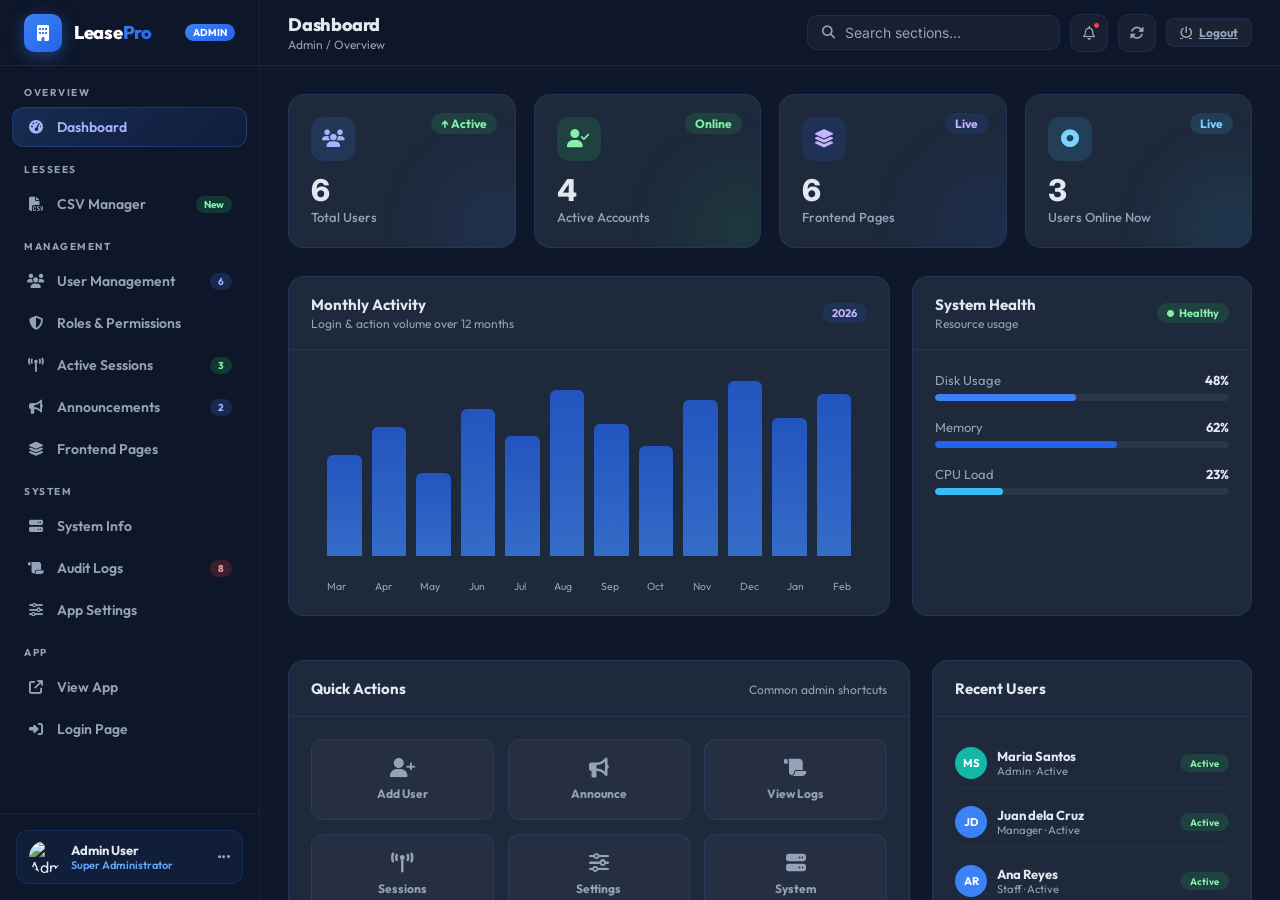
==== commit 11ad0ac5: "Update application features and UI" ====
--- a/admin/index.html
+++ b/admin/index.html
@@ -33,8 +33,8 @@
         }
 
         .quick-action-btn:hover {
-            background: rgba(99, 102, 241, 0.12);
-            border-color: rgba(99, 102, 241, 0.3);
+            background: rgba(59, 130, 246, 0.12);
+            border-color: rgba(59, 130, 246, 0.3);
             color: #a5b4fc;
             transform: translateY(-2px);
         }
@@ -166,8 +166,8 @@
         }
 
         .toggle-switch input:checked+.toggle-thumb {
-            background: rgba(99, 102, 241, 0.3);
-            border-color: rgba(99, 102, 241, 0.5);
+            background: rgba(59, 130, 246, 0.3);
+            border-color: rgba(59, 130, 246, 0.5);
         }
 
         .toggle-switch input:checked+.toggle-thumb::before {
@@ -210,6 +210,14 @@
                 Dashboard
             </div>
 
+            <div class="nav-section-label">Lessees</div>
+
+            <a class="nav-item" href="lessees.php">
+                <i class="fa-solid fa-file-csv"></i>
+                CSV Manager
+                <span class="badge" style="background:rgba(34,197,94,0.2);color:#86efac">New</span>
+            </a>
+
             <div class="nav-section-label">Management</div>
 
             <div class="nav-item" data-section="sec-users">
@@ -326,7 +334,7 @@
                 <div class="stats-grid">
                     <div class="stat-card">
                         <div class="sc-glow" style="background:#3b82f6"></div>
-                        <div class="sc-icon" style="background:rgba(99,102,241,0.15);color:#a5b4fc"><i
+                        <div class="sc-icon" style="background:rgba(59, 130, 246,0.15);color:#a5b4fc"><i
                                 class="fa-solid fa-users"></i></div>
                         <div class="sc-val" id="stat-users">—</div>
                         <div class="sc-label">Total Users</div>
@@ -342,11 +350,11 @@
                     </div>
                     <div class="stat-card">
                         <div class="sc-glow" style="background:#2563eb"></div>
-                        <div class="sc-icon" style="background:rgba(139,92,246,0.15);color:#c4b5fd"><i
+                        <div class="sc-icon" style="background:rgba(37, 99, 235,0.15);color:#c4b5fd"><i
                                 class="fa-solid fa-layer-group"></i></div>
                         <div class="sc-val" id="stat-pages">—</div>
                         <div class="sc-label">Frontend Pages</div>
-                        <div class="sc-trend" style="background:rgba(139,92,246,0.15);color:#c4b5fd">Live</div>
+                        <div class="sc-trend" style="background:rgba(37, 99, 235,0.15);color:#c4b5fd">Live</div>
                     </div>
                     <div class="stat-card">
                         <div class="sc-glow" style="background:#38bdf8"></div>
@@ -797,7 +805,7 @@
                     </div>
                     <div class="panel-body" style="display:grid;grid-template-columns:repeat(4,1fr);gap:16px">
                         <div
-                            style="padding:16px;background:rgba(139,92,246,0.08);border:1px solid rgba(139,92,246,0.2);border-radius:12px">
+                            style="padding:16px;background:rgba(37, 99, 235,0.08);border:1px solid rgba(37, 99, 235,0.2);border-radius:12px">
                             <div style="font-weight:800;color:#c4b5fd;margin-bottom:6px"><i class="fa-solid fa-crown"
                                     style="margin-right:6px"></i>Admin</div>
                             <div style="font-size:0.8rem;color:var(--muted);line-height:1.6">Full system access. Can
@@ -867,7 +875,7 @@
                     </div>
                     <div class="stat-card" style="padding:18px">
                         <div class="sc-icon"
-                            style="background:rgba(99,102,241,0.15);color:#a5b4fc;width:38px;height:38px;font-size:14px;margin-bottom:10px">
+                            style="background:rgba(59, 130, 246,0.15);color:#a5b4fc;width:38px;height:38px;font-size:14px;margin-bottom:10px">
                             <i class="fa-solid fa-clock-rotate-left"></i>
                         </div>
                         <div class="sc-val" style="font-size:1.5rem">12</div>
--- a/admin/css/admin.css
+++ b/admin/css/admin.css
@@ -4,11 +4,11 @@
     --bg: #0f172a;
     --surface: #1e293b;
     --surface2: #334155;
-    --border: rgba(99, 102, 241, 0.15);
+    --border: rgba(59, 130, 246, 0.15);
     --text: #e2e8f0;
     --muted: #94a3b8;
     --primary: #3b82f6;
-    --primary-glow: rgba(99, 102, 241, 0.25);
+    --primary-glow: rgba(59, 130, 246, 0.25);
     --success: #22c55e;
     --warning: #f59e0b;
     --danger: #ef4444;
@@ -87,7 +87,7 @@
     justify-content: center;
     color: #fff;
     font-size: 16px;
-    box-shadow: 0 4px 16px rgba(99, 102, 241, 0.4);
+    box-shadow: 0 4px 16px rgba(59, 130, 246, 0.4);
     flex-shrink: 0;
 }
 
@@ -148,15 +148,15 @@
 }
 
 .nav-item:hover {
-    background: rgba(99, 102, 241, 0.08);
-    color: var(--text);
-    border-color: rgba(99, 102, 241, 0.1);
+    background: rgba(59, 130, 246, 0.08);
+    color: var(--text);
+    border-color: rgba(59, 130, 246, 0.1);
 }
 
 .nav-item.active {
-    background: linear-gradient(135deg, rgba(99, 102, 241, 0.2), rgba(139, 92, 246, 0.1));
+    background: linear-gradient(135deg, rgba(59, 130, 246, 0.2), rgba(37, 99, 235, 0.1));
     color: #a5b4fc;
-    border-color: rgba(99, 102, 241, 0.25);
+    border-color: rgba(59, 130, 246, 0.25);
 }
 
 .nav-item .badge {
@@ -165,7 +165,7 @@
     font-weight: 700;
     padding: 2px 8px;
     border-radius: 100px;
-    background: rgba(99, 102, 241, 0.2);
+    background: rgba(59, 130, 246, 0.2);
     color: #a5b4fc;
 }
 
@@ -191,14 +191,14 @@
     gap: 10px;
     padding: 10px 12px;
     border-radius: 12px;
-    background: rgba(99, 102, 241, 0.08);
-    border: 1px solid rgba(99, 102, 241, 0.15);
+    background: rgba(59, 130, 246, 0.08);
+    border: 1px solid rgba(59, 130, 246, 0.15);
     cursor: pointer;
     transition: all 0.2s;
 }
 
 .user-chip:hover {
-    background: rgba(99, 102, 241, 0.15);
+    background: rgba(59, 130, 246, 0.15);
 }
 
 .user-chip img {
@@ -322,9 +322,9 @@
 }
 
 .icon-btn:hover {
-    background: rgba(99, 102, 241, 0.12);
+    background: rgba(59, 130, 246, 0.12);
     color: #a5b4fc;
-    border-color: rgba(99, 102, 241, 0.25);
+    border-color: rgba(59, 130, 246, 0.25);
 }
 
 .icon-btn .dot {
@@ -490,7 +490,7 @@
 .btn-primary {
     background: linear-gradient(135deg, #3b82f6, #2563eb);
     color: #fff;
-    box-shadow: 0 4px 16px rgba(99, 102, 241, 0.35);
+    box-shadow: 0 4px 16px rgba(59, 130, 246, 0.35);
 }
 
 .btn-primary:hover {
@@ -576,7 +576,7 @@
 }
 
 .data-table tbody tr:hover {
-    background: rgba(99, 102, 241, 0.05);
+    background: rgba(59, 130, 246, 0.05);
 }
 
 /* ── Badge chips ── */
@@ -611,7 +611,7 @@
 }
 
 .chip-blue {
-    background: rgba(139, 92, 246, 0.15);
+    background: rgba(37, 99, 235, 0.15);
     color: #c4b5fd;
 }
 
@@ -740,7 +740,7 @@
     width: 100%;
     padding: 10px 14px;
     background: rgba(255, 255, 255, 0.04);
-    border: 1px solid rgba(99, 102, 241, 0.2);
+    border: 1px solid rgba(59, 130, 246, 0.2);
     border-radius: 10px;
     color: var(--text);
     font-size: 0.875rem;
@@ -751,7 +751,7 @@
 
 .form-control:focus {
     border-color: var(--primary);
-    box-shadow: 0 0 0 3px rgba(99, 102, 241, 0.15);
+    box-shadow: 0 0 0 3px rgba(59, 130, 246, 0.15);
     background: rgba(15, 23, 42, 0.8);
 }
 
@@ -915,7 +915,7 @@
 .chart-placeholder {
     height: 200px;
     background: repeating-linear-gradient(135deg,
-            rgba(99, 102, 241, 0.03) 0px, rgba(99, 102, 241, 0.03) 1px,
+            rgba(59, 130, 246, 0.03) 0px, rgba(59, 130, 246, 0.03) 1px,
             transparent 1px, transparent 40px);
     border-radius: 12px;
     display: flex;
